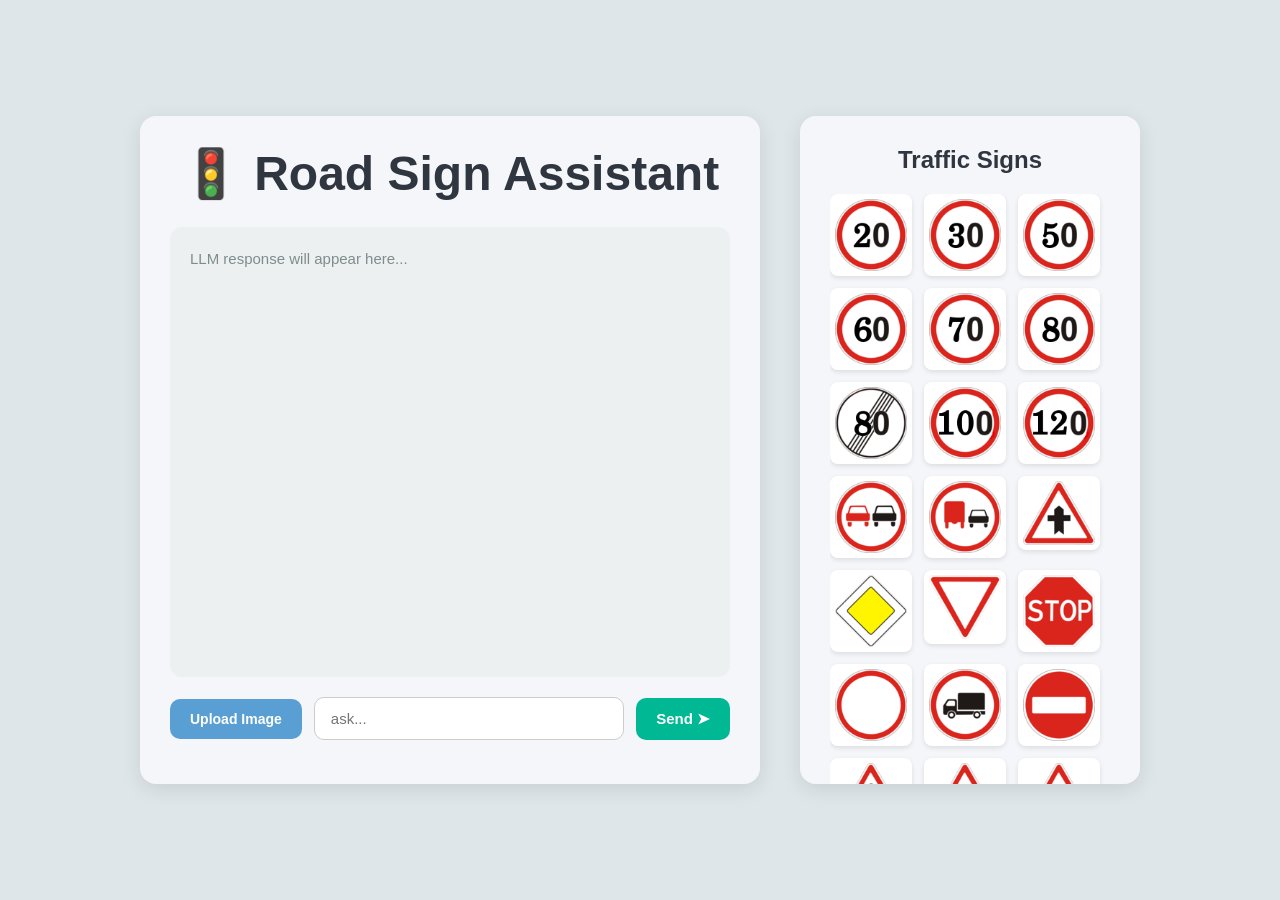
==== templates/index.html @ 384eba87 "added chat msg feature" ====
<!DOCTYPE html>
<html lang="en">
<head>
    <meta charset="UTF-8">
    <meta name="viewport" content="width=device-width, initial-scale=1.0">
    <title>Traffic Sign Assistant</title>
    <link rel="stylesheet" href="../static/style.css">
     <link rel="stylesheet" href="{{ url_for('static', filename='style.css') }}">
</head>
<body>

<div class="main-wrapper">
    <div class="container">

        <!-- Header -->
        <h1>🚦 Road Sign Assistant</h1>

        <!-- Output Box -->
        <div class="output-box" id="outputBox">
            <p class="placeholder">LLM response will appear here...</p>
        </div>

        <!-- Input Section -->
        <div class="input-section">

            <!-- Upload Button -->
            <label for="imageUpload" class="upload-btn">Upload Image</label>
            <input type="file" id="imageUpload" hidden accept="image/*">

            <!-- Text Input -->
            <input type="text" id="userInput" placeholder="ask...">

            <!-- Send Button -->
            <button id="sendBtn">Send ➤</button>

        </div>

    </div>

    <!-- Signs Gallery Box -->
    <div class="signs-gallery">
        <h2>Traffic Signs</h2>
        <div class="signs-grid" id="signsGrid">
            <!-- Signs will be loaded here -->
        </div>
    </div>
</div>

<!-- Notification Popup -->
<div id="notification" class="notification">
    <span id="notificationText"></span>
</div>

<script>
    // Load all sign images from Meta folder
    const signsGrid = document.getElementById('signsGrid');
    for (let i = 0; i <= 42; i++) {
        const img = document.createElement('img');
        img.src = `../static/Meta/${i}.png`;
        img.alt = `Traffic Sign ${i}`;
        img.className = 'sign-image';
        // Add data attribute to store sign number for identification
        img.dataset.signNumber = i;
        signsGrid.appendChild(img);
    }

    // Variable to track currently selected sign from gallery
    let selectedSignFromGallery = null;

    // Add click event listener to all sign images in the gallery
    // This allows users to click on any traffic sign to send it to the LLM
    signsGrid.addEventListener('click', async (e) => {
        // Check if the clicked element is a sign image
        if (e.target.classList.contains('sign-image')) {
            const clickedSign = e.target;
            const signNumber = clickedSign.dataset.signNumber;

            // Remove 'selected' class from previously selected sign (if any)
            const previouslySelected = document.querySelector('.sign-image.selected');
            if (previouslySelected) {
                previouslySelected.classList.remove('selected');
            }

            // Add 'selected' class to the clicked sign for visual feedback
            clickedSign.classList.add('selected');

            // Store the selected sign for reference
            selectedSignFromGallery = clickedSign.src;

            // Show notification that sign was selected
            showNotification(`🚦 Traffic Sign ${signNumber} selected`);

            // Fetch the image as a blob to send to backend
            try {
                const response = await fetch(clickedSign.src);
                const blob = await response.blob();

                // Create a File object from the blob
                const file = new File([blob], `sign_${signNumber}.png`, { type: 'image/png' });

                // Create FormData to send to backend
                const formData = new FormData();
                formData.append("image", file);

                // Show loading message in output box
                outputBox.innerHTML = "<p>⏳ Processing traffic sign... Please wait</p>";

                // Send the selected sign to the backend LLM for prediction
                const predictResponse = await fetch("/predict", {
                    method: "POST",
                    body: formData
                });

                const data = await predictResponse.json();

                // Handle error response from backend
                if (data.error) {
                    outputBox.innerHTML = `<p style="color:red;">Error: ${data.error}</p>`;
                    return;
                }

                // Display the LLM prediction result in the output box
                outputBox.innerHTML = `<h3>🚦 Prediction: ${data.prediction}</h3><p><strong>Confidence:</strong> ${data.confidence}%</p><hr><p>${data.explanation}</p>`;

                // Show success notification
                showNotification(` Sign analyzed successfully!`);

            } catch (error) {
                // Handle any errors during the fetch or prediction process
                outputBox.innerHTML = "<p style='color:red;'>Error processing sign. Please try again.</p>";
                console.error('Error:', error);
            }
        }
    });

    // Notification function
    function showNotification(message) {
        const notification = document.getElementById("notification");
        const notificationText = document.getElementById("notificationText");

        notificationText.textContent = message;
        notification.classList.add("show");

        setTimeout(() => {
            notification.classList.remove("show");
        }, 3000);
    }

    // Prediction functionality
    const sendBtn = document.getElementById("sendBtn");
    const outputBox = document.getElementById("outputBox");
    const imageUpload = document.getElementById("imageUpload");
    const userInput = document.getElementById("userInput"); // Get the text input element

    // BASIC INPUT CAPTURE EXAMPLE
    // This function demonstrates how to capture text from the input field
    function captureUserInput() {
        // Step 1: Get the value (text) from the input field
        const userMessage = userInput.value;

        // Step 2: Check if the input is not empty
        if (userMessage.trim() === "") {
            alert("Please enter a message!");
            return null;
        }

        // Step 3: Return the captured text
        return userMessage;
    }

    // Example: Add Enter key support to send message
    // This allows users to press Enter to submit instead of clicking Send
    userInput.addEventListener("keypress", (e) => {
        // Check if the pressed key is Enter (key code 13)
        if (e.key === "Enter") {
            // Get the text input
            const message = captureUserInput();

            if (message) {
                // Display the captured message in the output box
                outputBox.innerHTML = `<p><strong>You : </strong> ${message}</p>`;

                // Clear the input field after capturing
                userInput.value = "";

                // Show notification
                showNotification(`💬 Message sent: ${message}`);
            }
        }
    });

    // Show notification when image is uploaded
    imageUpload.addEventListener("change", (e) => {
        if (e.target.files.length > 0) {
            const fileName = e.target.files[0].name;
            showNotification(`📷 Photo uploaded: ${fileName}`);

            // Change upload button color
            const uploadBtn = document.querySelector('.upload-btn');
            uploadBtn.classList.add('uploaded');
        }
    });

    sendBtn.addEventListener("click", async () => {
        if (!imageUpload.files.length) {
            alert("Please upload an image!");
            return;
        }

        const file = imageUpload.files[0];
        // FormData create
        const formData = new FormData();
        formData.append("image", file);

        // Loading message
        outputBox.innerHTML = "<p>⏳ Processing... Please wait</p>";

        try {
            const response = await fetch("/predict", {
                method: "POST",
                body: formData
            });

            const data = await response.json();

            if (data.error) {
                outputBox.innerHTML = `<p style="color:red;">Error: ${data.error}</p>`;
                return;
            }

            // Show result
            outputBox.innerHTML = `<h3>🚦 Prediction: ${data.prediction}</h3><p><strong>Confidence:</strong> ${data.confidence}%</p><hr><p>${data.explanation}</p>`;
        } catch (error) {
            outputBox.innerHTML = "<p style='color:red;'>Server error</p>";
        }
    });
</script>

</body>
</html>
---- static/style.css ----
/* Reset */
* {
    margin: 0;
    padding: 0;
    box-sizing: border-box;
}

/* Body Theme */
body {
    font-family: Arial, sans-serif;
    background: #dfe6e9;
    display: flex;
    justify-content: center;
    align-items: center;
    min-height: 100vh;
    padding: 15px;
}

/* Main Wrapper - Contains both boxes */
.main-wrapper {
    display: flex;
    gap: 40px;
    width: 80%;
    max-width: 1400px;
    align-items: stretch;
}

/* Mobile body fix */
@media (max-width: 768px) {
    body {
        align-items: flex-start;
        padding: 10px;
    }
}

/* Container - Responsive */
.container {
    flex: 2;
    width: 100%;
    background: #f5f6fa;
    padding: 30px;
    border-radius: 16px;
    box-shadow: 0px 5px 20px rgba(0,0,0,0.1);
}

/* Signs Gallery Box */
.signs-gallery {
    flex: 1;
    width: 100%;
    min-width: 280px;
    background: #f5f6fa;
    padding: 30px;
    border-radius: 16px;
    box-shadow: 0px 5px 20px rgba(0,0,0,0.1);
    height: fit-content;
    max-height: calc(77.5vh - 30px);
    overflow-y: auto;
}

.signs-gallery h2 {
    text-align: center;
    margin-bottom: 20px;
    color: #2f3640;
    font-size: 1.5rem;
    font-weight: 700;
}

.signs-grid {
    display: grid;
    grid-template-columns: repeat(3, 1fr);
    gap: 12px;
    overflow-y: auto;
    flex: 1;
    align-content: start;
    padding-right: 10px;
    scroll-behavior: smooth;
}

/* Custom Scrollbar for Signs Grid */
.signs-grid::-webkit-scrollbar {
    width: 10px;
}

.signs-grid::-webkit-scrollbar-track {
    background: #dfe6e9;
    border-radius: 10px;
    margin: 5px 0;
}

.signs-grid::-webkit-scrollbar-thumb {
    background: linear-gradient(180deg, #74b9ff, #0984e3);
    border-radius: 10px;
    transition: background 0.3s;
}

.signs-grid::-webkit-scrollbar-thumb:hover {
    background: linear-gradient(180deg, #0984e3, #0652a8);
}

/* Firefox Scrollbar */
.signs-grid {
    scrollbar-width: thin;
    scrollbar-color: #74b9ff #dfe6e9;
}

.sign-image {
    width: 100%;
    height: auto;
    border-radius: 8px;
    cursor: pointer;
    transition: transform 0.2s;
    background: white;
    padding: 5px;
    box-shadow: 0 2px 5px rgba(0,0,0,0.1);
}

.sign-image:hover {
    transform: scale(1.05);
}

/* Visual feedback for selected sign - adds blue border and glow effect */
.sign-image.selected {
    border: 3px solid #0984e3;
    box-shadow: 0 0 15px rgba(9, 132, 227, 0.6);
    transform: scale(1.08);
}

/* Header - Responsive */
h1 {
    text-align: center;
    margin-bottom: 25px;
    color: #2f3640;
    font-size: 2.5rem;
    font-weight: 800;
}

/* Output Box - Responsive */
.output-box {
    height: 400px;
    background: #ecf0f1;
    border-radius: 12px;
    padding: 20px;
    overflow-y: auto;
    margin-bottom: 20px;
    color: #2d3436;
    font-size: 16px;
    line-height: 1.6;
}

/* Placeholder */
.placeholder {
    color: #7f8c8d;
    font-size: 15px;
}

/* Input Section */
.input-section {
    display: flex;
    align-items: center;
    gap: 12px;
    flex-wrap: nowrap;
}

/* Upload Button */
.upload-btn {
    background: #5a9fd4;
    padding: 12px 20px;
    border-radius: 10px;
    cursor: pointer;
    font-size: 14px;
    font-weight: 600;
    color: white;
    transition: 0.3s;
    flex-shrink: 0;
    white-space: nowrap;
}

.upload-btn:hover {
    background: #0652a8;
}

.upload-btn.uploaded {
    background: #00b894;
}

.upload-btn.uploaded:hover {
    background: #019875;
}

/* Input Field */
input[type="text"] {
    flex: 1;
    min-width: 0;
    padding: 12px 16px;
    border-radius: 10px;
    border: 1px solid #ccc;
    outline: none;
    font-size: 15px;
}

/* Send Button */
button {
    background: #00b894;
    color: white;
    border: none;
    padding: 12px 20px;
    border-radius: 10px;
    cursor: pointer;
    transition: 0.3s;
    font-size: 15px;
    font-weight: 600;
    flex-shrink: 0;
}

button:hover {
    background: #019875;
}

/* Hidden file input */
input[type="file"] {
    display: none;
}

/* Notification Popup */
.notification {
    position: fixed;
    bottom: 80px;
    left: 50%;
    transform: translateX(-50%) translateY(20px);
    background: #00b894;
    color: white;
    padding: 15px 25px;
    border-radius: 10px;
    box-shadow: 0 4px 15px rgba(0,0,0,0.2);
    font-size: 15px;
    font-weight: 600;
    opacity: 0;
    transition: all 0.3s ease;
    pointer-events: none;
    z-index: 1000;
}

.notification.show {
    opacity: 1;
    transform: translateX(-50%) translateY(0);
}

/* ── Responsive Design ── */

/* Tablets (portrait) */
@media (max-width: 1200px) {
    .main-wrapper {
        flex-direction: column;
        align-items: center;
    }

    .signs-gallery {
        width: 100%;
        max-width: 800px;
    }
}

/* Tablets (portrait) */
@media (max-width: 768px) {
    .container {
        padding: 25px;
    }

    h1 {
        font-size: 2rem;
        margin-bottom: 20px;
    }

    .output-box {
        height: 350px;
        font-size: 15px;
        padding: 18px;
    }

    .upload-btn {
        font-size: 20px;
        padding: 10px 14px;
    }

    input[type="text"] {
        font-size: 14px;
        padding: 10px 14px;
    }

    button {
        font-size: 14px;
        padding: 10px 16px;
    }
}

/* Mobile phones */
@media (max-width: 480px) {
    body {
        padding: 10px;
        align-items: flex-start;
    }

    .container {
        padding: 18px;
        border-radius: 12px;
        width: 100%;
    }

    h1 {
        font-size: 1.5rem;
        margin-bottom: 15px;
        line-height: 1.3;
    }

    .output-box {
        height: calc(100vh - 280px);
        min-height: 200px;
        max-height: 400px;
        font-size: 13px;
        padding: 12px;
        margin-bottom: 12px;
    }

    .placeholder {
        font-size: 12px;
    }

    .input-section {
        gap: 8px;
        flex-wrap: nowrap;
    }

    .upload-btn {
        font-size: 18px;
        padding: 10px 12px;
    }

    input[type="text"] {
        font-size: 13px;
        padding: 10px 12px;
        min-width: 0;
    }

    button {
        font-size: 13px;
        padding: 10px 14px;
        white-space: nowrap;
    }
}

/* Extra small phones */
@media (max-width: 360px) {
    .container {
        padding: 15px;
    }

    h1 {
        font-size: 1.3rem;
    }

    .output-box {
        height: calc(100vh - 260px);
        min-height: 180px;
        font-size: 12px;
        padding: 10px;
    }

    .upload-btn {
        font-size: 16px;
        padding: 9px 11px;
    }

    input[type="text"] {
        font-size: 12px;
        padding: 9px 11px;
    }

    button {
        font-size: 12px;
        padding: 9px 12px;
    }
}

/* Large screens */
@media (min-width: 1200px) {
    .container {
        max-width: 900px;
    }

    h1 {
        font-size: 3rem;
    }

    .output-box {
        height: 450px;
        font-size: 17px;
    }
}
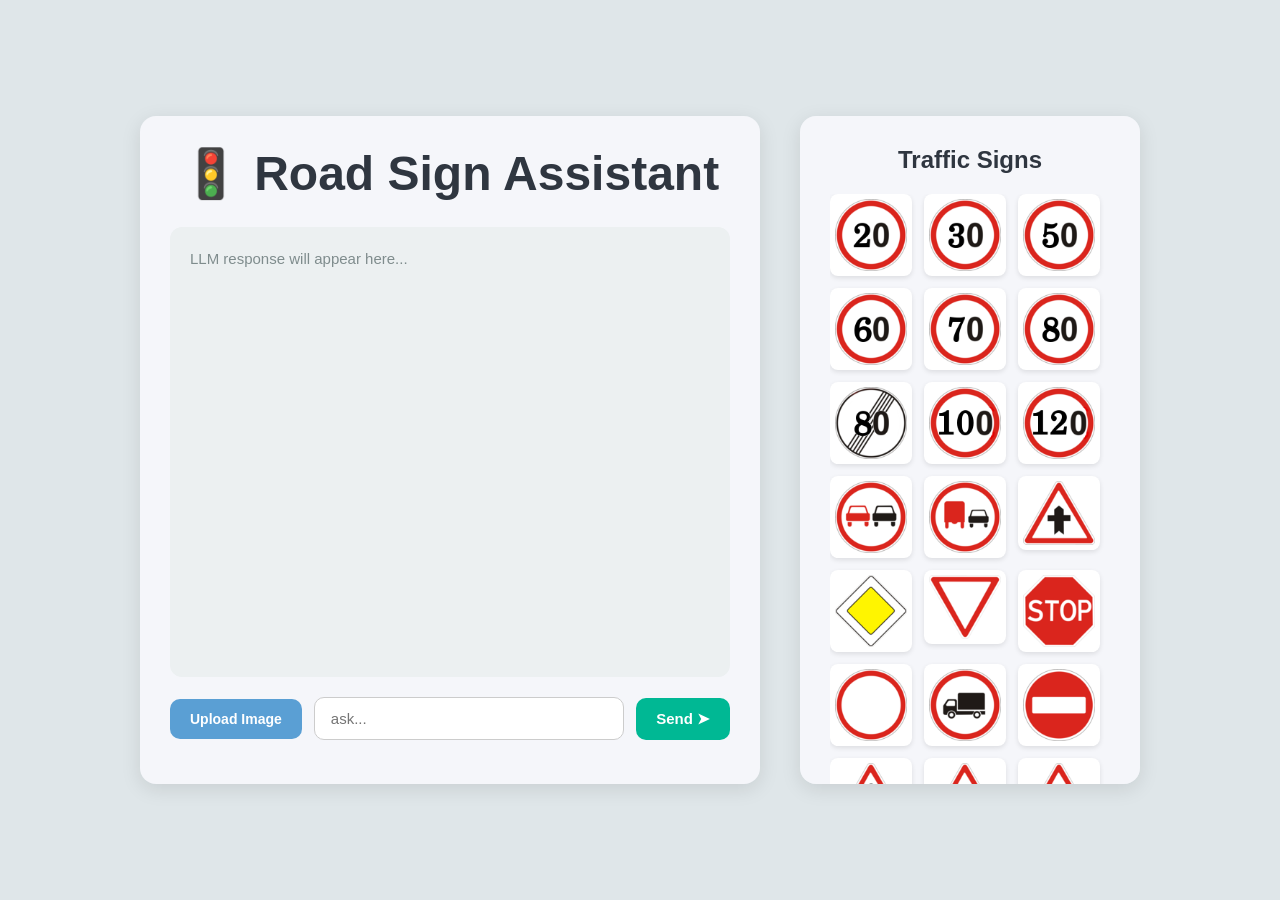
==== commit a4e440c9: "added clear fromate ouput" ====
--- a/templates/index.html
+++ b/templates/index.html
@@ -3,7 +3,7 @@
 <head>
     <meta charset="UTF-8">
     <meta name="viewport" content="width=device-width, initial-scale=1.0">
-    <title>Traffic Sign Assistant</title>
+    <title>Road Sign Assistant</title>
     <link rel="stylesheet" href="../static/style.css">
      <link rel="stylesheet" href="{{ url_for('static', filename='style.css') }}">
 </head>
@@ -120,7 +120,9 @@
                 }
 
                 // Display the LLM prediction result in the output box
-                outputBox.innerHTML = `<h3>🚦 Prediction: ${data.prediction}</h3><p><strong>Confidence:</strong> ${data.confidence}%</p><hr><p>${data.explanation}</p>`;
+                // Replace \n with <br> to preserve line breaks in HTML
+                const formattedExplanation = data.explanation.replace(/\n/g, '<br>');
+                outputBox.innerHTML = `<h3>🚦 Prediction: ${data.prediction}</h3><p><strong>Confidence:</strong> ${data.confidence}%</p><hr><p>${formattedExplanation}</p>`;
 
                 // Show success notification
                 showNotification(` Sign analyzed successfully!`);
@@ -170,21 +172,51 @@
 
     // Example: Add Enter key support to send message
     // This allows users to press Enter to submit instead of clicking Send
-    userInput.addEventListener("keypress", (e) => {
+    userInput.addEventListener("keypress", async (e) => {
         // Check if the pressed key is Enter (key code 13)
         if (e.key === "Enter") {
             // Get the text input
             const message = captureUserInput();
 
             if (message) {
-                // Display the captured message in the output box
-                outputBox.innerHTML = `<p><strong>You : </strong> ${message}</p>`;
+                // Display the user's message in the output box
+                outputBox.innerHTML = `<p><strong>You:</strong> ${message}</p><p>⏳ Waiting for response...</p>`;
 
                 // Clear the input field after capturing
                 userInput.value = "";
 
-                // Show notification
-                showNotification(`💬 Message sent: ${message}`);
+                try {
+                    // Send the message to the backend /chat route
+                    const response = await fetch("/chat", {
+                        method: "POST",
+                        headers: {
+                            "Content-Type": "application/json"
+                        },
+                        body: JSON.stringify({ message: message })
+                    });
+
+                    // Parse the JSON response from backend
+                    const data = await response.json();
+
+                    // Check if there was an error
+                    if (data.error) {
+                        outputBox.innerHTML = `<p style="color:red;">Error: ${data.error}</p>`;
+                        return;
+                    }
+
+                    // Display the LLM response in the output box
+                    // Replace \n with <br> to preserve line breaks in HTML
+                    const formattedResponse = data.response.replace(/\n/g, '<br>');
+                    outputBox.innerHTML = `<p><strong>You:</strong> ${message}</p><hr><p><strong>Assistant:</strong> ${formattedResponse}</p>`;
+
+                    // Show success notification
+                    showNotification(`✅ Response received!`);
+
+                } catch (error) {
+                    // Handle any errors during the fetch process
+                    outputBox.innerHTML = `<p style="color:red;">Error: Could not connect to server</p>`;
+                    console.error('Error:', error);
+                }
             }
         }
     });
@@ -229,7 +261,9 @@
             }
 
             // Show result
-            outputBox.innerHTML = `<h3>🚦 Prediction: ${data.prediction}</h3><p><strong>Confidence:</strong> ${data.confidence}%</p><hr><p>${data.explanation}</p>`;
+            // Replace \n with <br> to preserve line breaks in HTML
+            const formattedExplanation = data.explanation.replace(/\n/g, '<br>');
+            outputBox.innerHTML = `<h3>🚦 Prediction: ${data.prediction}</h3><p><strong>Confidence:</strong> ${data.confidence}%</p><hr><p>${formattedExplanation}</p>`;
         } catch (error) {
             outputBox.innerHTML = "<p style='color:red;'>Server error</p>";
         }
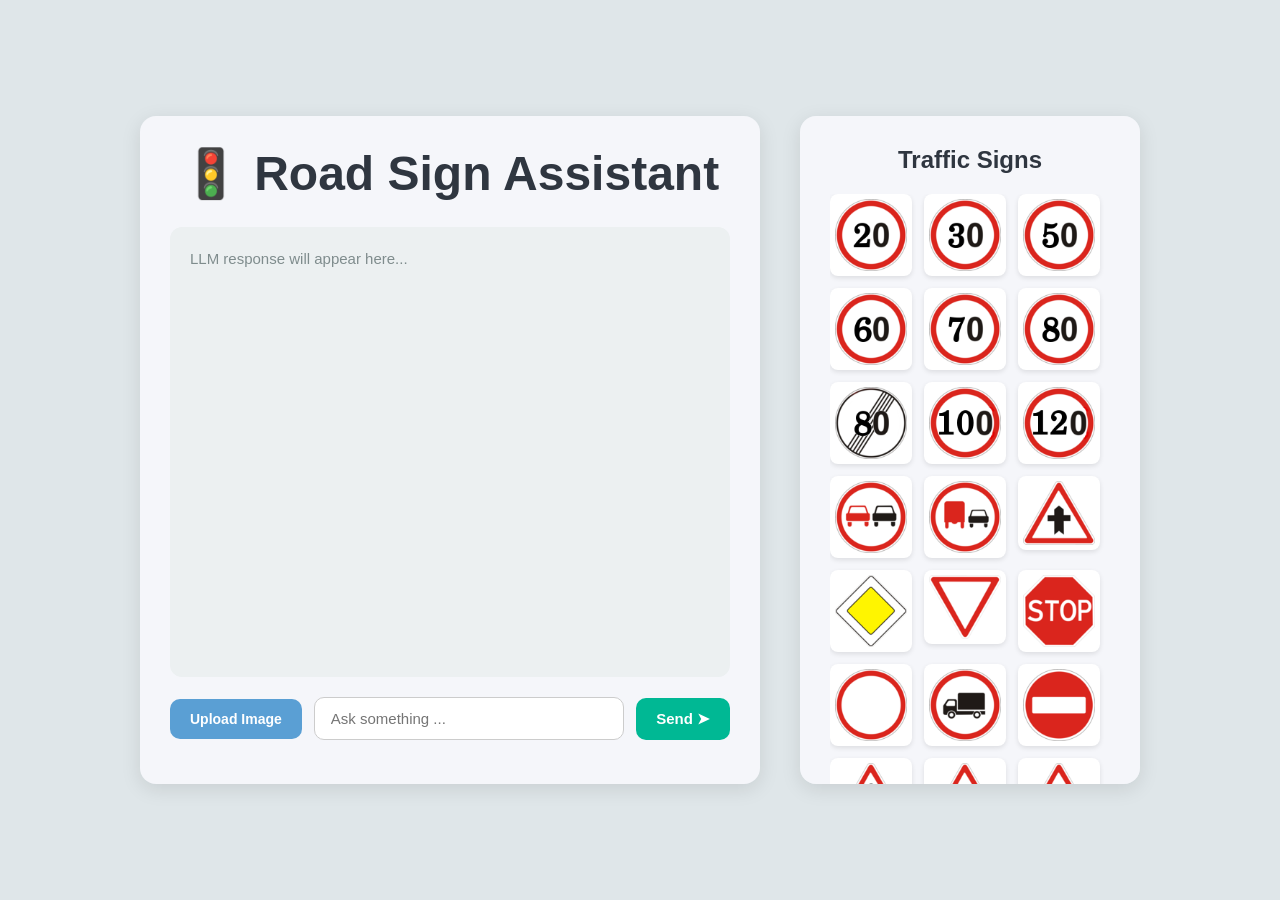
==== commit 34edf949: "added chat memory" ====
--- a/templates/index.html
+++ b/templates/index.html
@@ -28,7 +28,7 @@
             <input type="file" id="imageUpload" hidden accept="image/*">
 
             <!-- Text Input -->
-            <input type="text" id="userInput" placeholder="ask...">
+            <input type="text" id="userInput" placeholder="Ask something ...">
 
             <!-- Send Button -->
             <button id="sendBtn">Send ➤</button>
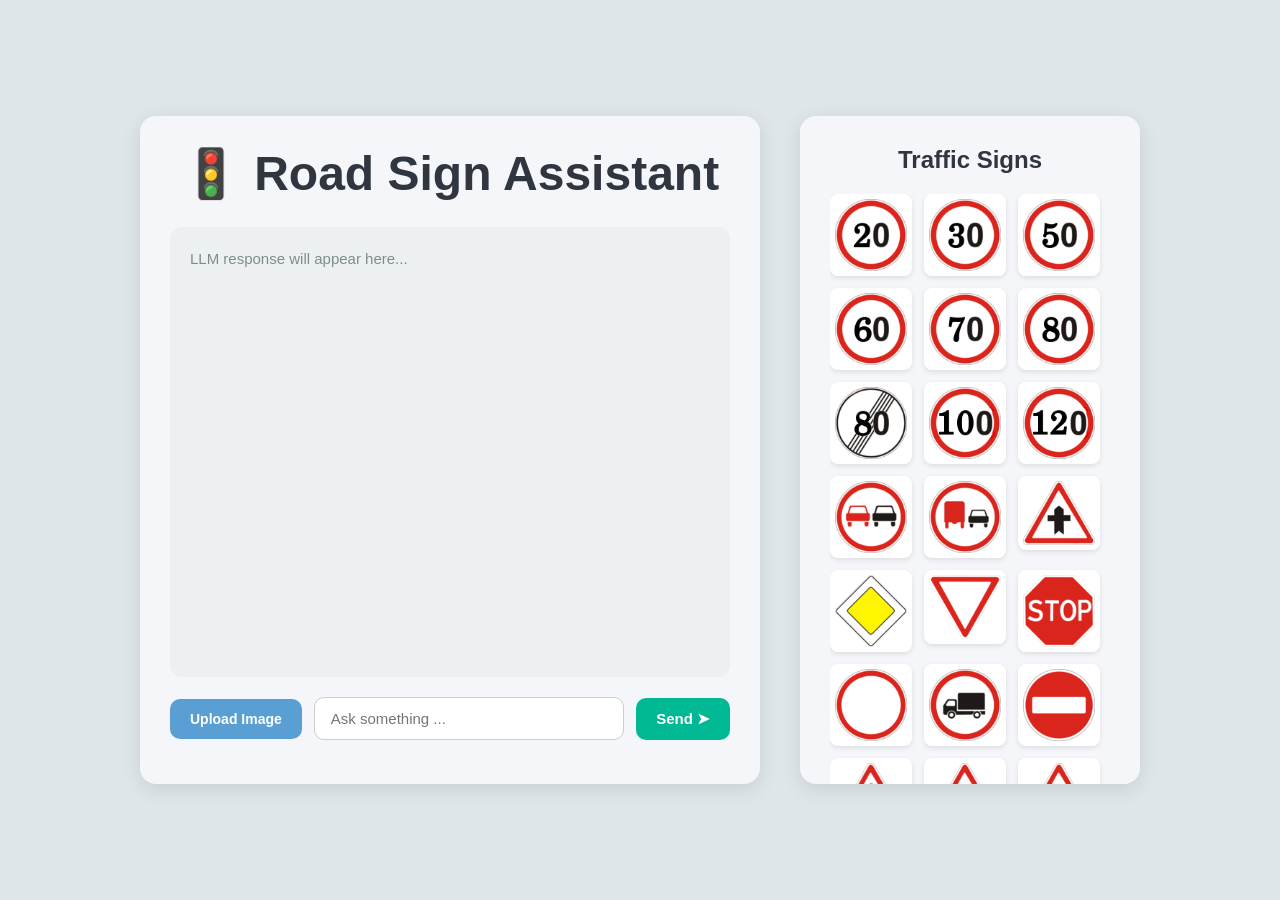
==== commit 6bc149ac: "added images folder for better prediction" ====
--- a/templates/index.html
+++ b/templates/index.html
@@ -90,9 +90,11 @@
             // Show notification that sign was selected
             showNotification(`🚦 Traffic Sign ${signNumber} selected`);
 
-            // Fetch the image as a blob to send to backend
+            // Fetch the image from images folder (not Meta folder) to send to backend
             try {
-                const response = await fetch(clickedSign.src);
+                // Construct path to images folder using sign number
+                const imagePath = `/images/${signNumber}_${String(signNumber).padStart(5, '0')}_00000_00000.png`;
+                const response = await fetch(imagePath);
                 const blob = await response.blob();
 
                 // Create a File object from the blob
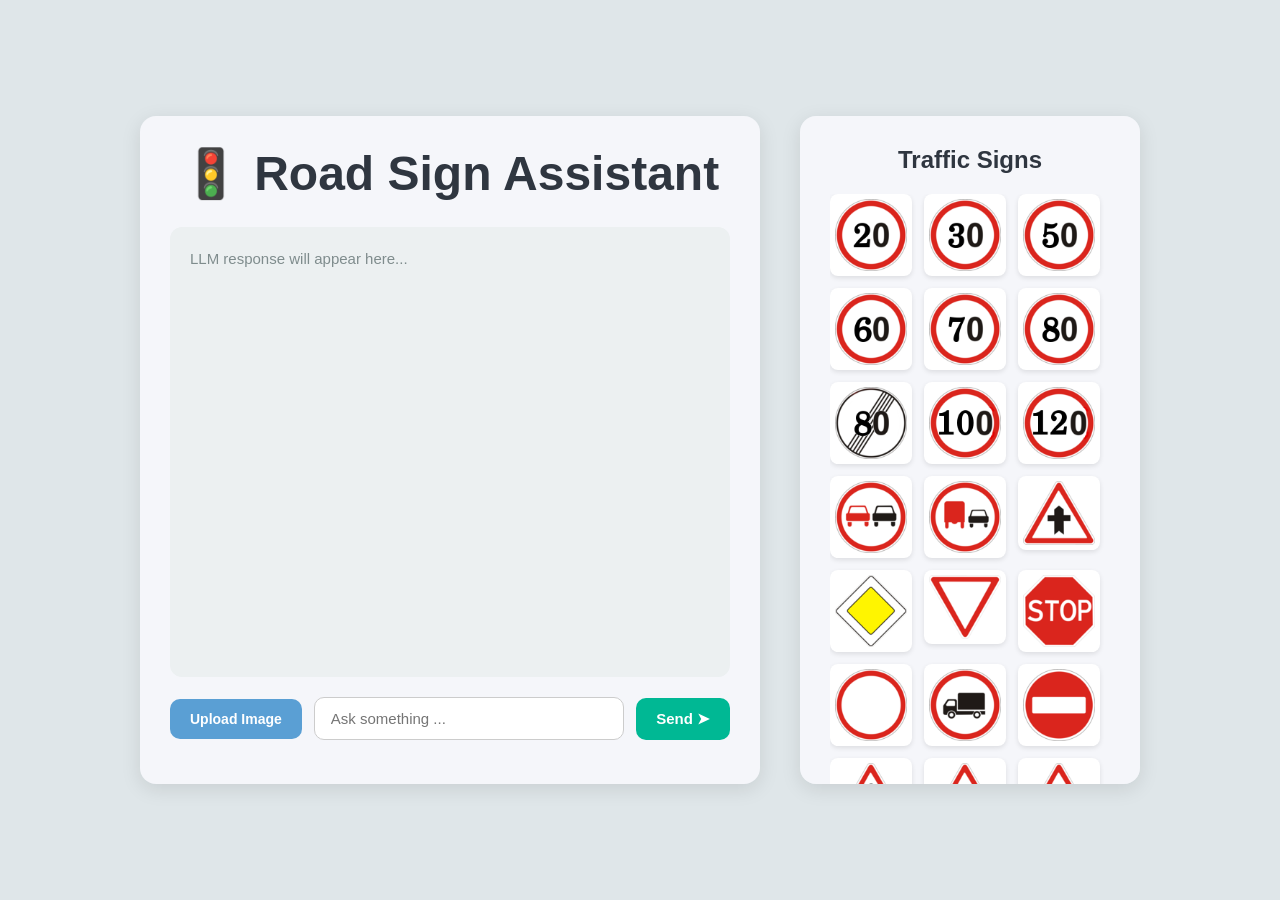
==== commit ee5e8feb: "fixed llm chating" ====
--- a/templates/index.html
+++ b/templates/index.html
@@ -88,7 +88,7 @@
             selectedSignFromGallery = clickedSign.src;
 
             // Show notification that sign was selected
-            showNotification(`🚦 Traffic Sign ${signNumber} selected`);
+            showNotification(`🚦 Traffic Sign selected`);
 
             // Fetch the image from images folder (not Meta folder) to send to backend
             try {
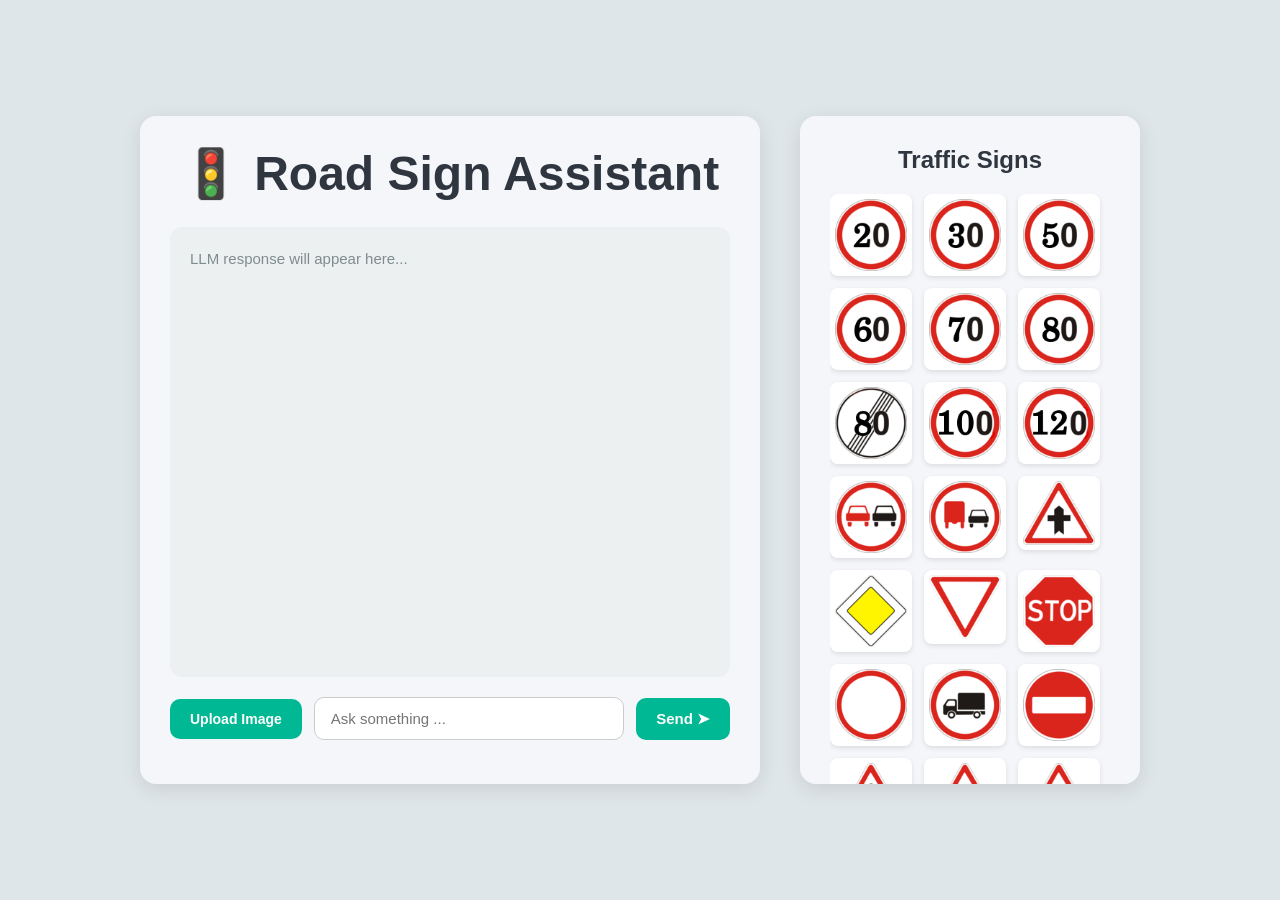
==== commit 21c66abc: "send button funtionality improve" ====
--- a/templates/index.html
+++ b/templates/index.html
@@ -236,38 +236,78 @@
     });
 
     sendBtn.addEventListener("click", async () => {
-        if (!imageUpload.files.length) {
-            alert("Please upload an image!");
-            return;
-        }
-
-        const file = imageUpload.files[0];
-        // FormData create
-        const formData = new FormData();
-        formData.append("image", file);
-
-        // Loading message
-        outputBox.innerHTML = "<p>⏳ Processing... Please wait</p>";
-
-        try {
-            const response = await fetch("/predict", {
-                method: "POST",
-                body: formData
-            });
-
-            const data = await response.json();
-
-            if (data.error) {
-                outputBox.innerHTML = `<p style="color:red;">Error: ${data.error}</p>`;
-                return;
-            }
-
-            // Show result
-            // Replace \n with <br> to preserve line breaks in HTML
-            const formattedExplanation = data.explanation.replace(/\n/g, '<br>');
-            outputBox.innerHTML = `<h3>🚦 Prediction: ${data.prediction}</h3><p><strong>Confidence:</strong> ${data.confidence}%</p><hr><p>${formattedExplanation}</p>`;
-        } catch (error) {
-            outputBox.innerHTML = "<p style='color:red;'>Server error</p>";
+        // Check if user has uploaded an image
+        if (imageUpload.files.length > 0) {
+            // Handle image upload
+            const file = imageUpload.files[0];
+            // FormData create
+            const formData = new FormData();
+            formData.append("image", file);
+
+            // Loading message
+            outputBox.innerHTML = "<p>⏳ Processing... Please wait</p>";
+
+            try {
+                const response = await fetch("/predict", {
+                    method: "POST",
+                    body: formData
+                });
+
+                const data = await response.json();
+
+                if (data.error) {
+                    outputBox.innerHTML = `<p style="color:red;">Error: ${data.error}</p>`;
+                    return;
+                }
+
+                // Show result
+                // Replace \n with <br> to preserve line breaks in HTML
+                const formattedExplanation = data.explanation.replace(/\n/g, '<br>');
+                outputBox.innerHTML = `<h3>🚦 Prediction: ${data.prediction}</h3><p><strong>Confidence:</strong> ${data.confidence}%</p><hr><p>${formattedExplanation}</p>`;
+            } catch (error) {
+                outputBox.innerHTML = "<p style='color:red;'>Server error</p>";
+            }
+        } else if (userInput.value.trim() !== "") {
+            // Handle text message
+            const message = userInput.value.trim();
+
+            // Display the user's message in the output box
+            outputBox.innerHTML = `<p><strong>You:</strong> ${message}</p><p>⏳ Waiting for response...</p>`;
+
+            // Clear the input field
+            userInput.value = "";
+
+            try {
+                // Send the message to the backend /chat route
+                const response = await fetch("/chat", {
+                    method: "POST",
+                    headers: {
+                        "Content-Type": "application/json"
+                    },
+                    body: JSON.stringify({ message: message })
+                });
+
+                const data = await response.json();
+
+                if (data.error) {
+                    outputBox.innerHTML = `<p style="color:red;">Error: ${data.error}</p>`;
+                    return;
+                }
+
+                // Display the LLM response
+                // Replace \n with <br> to preserve line breaks in HTML
+                const formattedResponse = data.response.replace(/\n/g, '<br>');
+                outputBox.innerHTML = `<p><strong>You:</strong> ${message}</p><hr><p><strong>Assistant:</strong> ${formattedResponse}</p>`;
+
+                // Show success notification
+                showNotification(`✅ Response received!`);
+
+            } catch (error) {
+                outputBox.innerHTML = `<p style="color:red;">Error: Could not connect to server</p>`;
+                console.error('Error:', error);
+            }
+        } else {
+            alert("Please enter a message or upload an image!");
         }
     });
 </script>
--- a/static/style.css
+++ b/static/style.css
@@ -163,7 +163,7 @@
 
 /* Upload Button */
 .upload-btn {
-    background: #5a9fd4;
+    background: #00b894;
     padding: 12px 20px;
     border-radius: 10px;
     cursor: pointer;
@@ -176,7 +176,7 @@
 }
 
 .upload-btn:hover {
-    background: #0652a8;
+    background: #019875;
 }
 
 .upload-btn.uploaded {
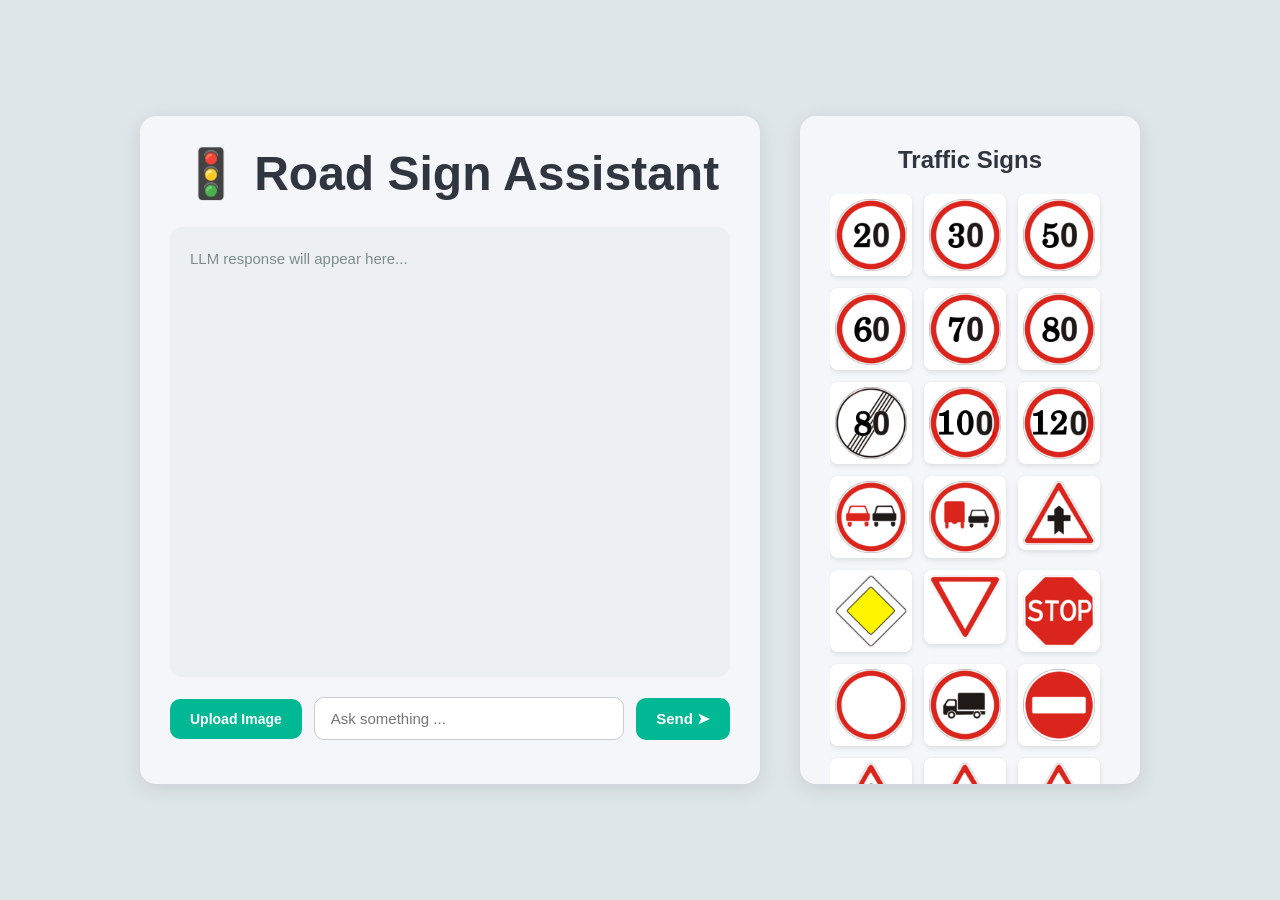
==== commit 346a72e5: "final change of upload and send button" ====
--- a/templates/index.html
+++ b/templates/index.html
@@ -264,6 +264,14 @@
                 // Replace \n with <br> to preserve line breaks in HTML
                 const formattedExplanation = data.explanation.replace(/\n/g, '<br>');
                 outputBox.innerHTML = `<h3>🚦 Prediction: ${data.prediction}</h3><p><strong>Confidence:</strong> ${data.confidence}%</p><hr><p>${formattedExplanation}</p>`;
+
+                // Clear the file input after successful upload
+                imageUpload.value = "";
+
+                // Remove uploaded class from upload button
+                const uploadBtn = document.querySelector('.upload-btn');
+                uploadBtn.classList.remove('uploaded');
+
             } catch (error) {
                 outputBox.innerHTML = "<p style='color:red;'>Server error</p>";
             }
